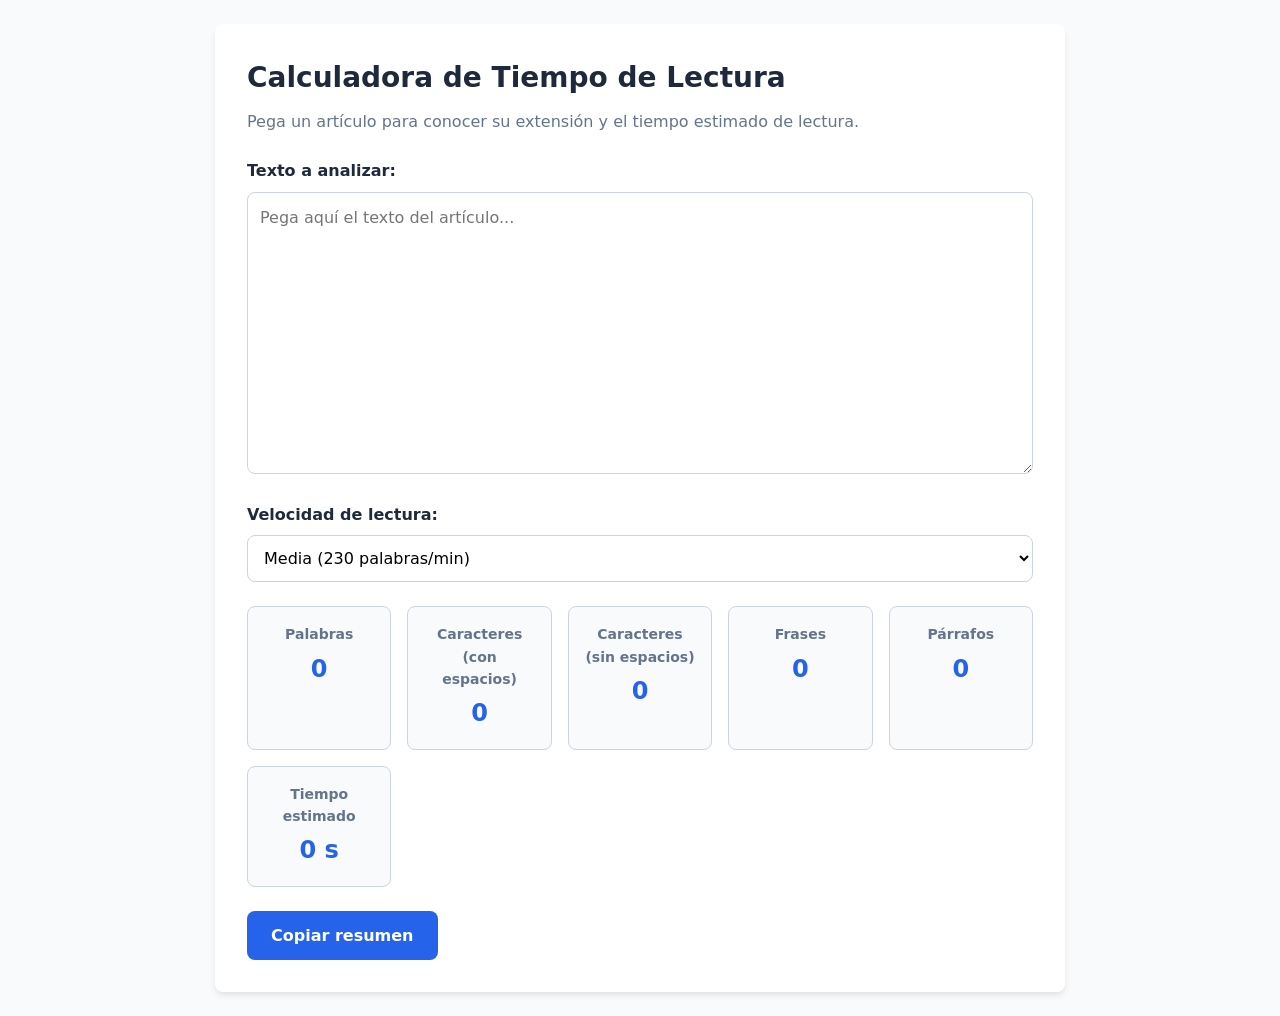
==== herramientas/01-tiempo-lectura/index.html @ 80983b87 "Refactor: Reorganizada estructura de Tarea 1" ====
<!doctype html>
<html lang="es">
  <head>
    <meta charset="UTF-8" />
    <meta name="viewport" content="width=device-width, initial-scale=1.0" />
    <title>Calculadora de Tiempo de Lectura y Métricas</title>
    <!-- Subimos 3 niveles para llegar a css/base.css -->
    <link rel="stylesheet" href="../../css/base.css" />
  </head>
  <body>
    <main class="container">
      <h1>Calculadora de Tiempo de Lectura</h1>
      <p class="subtitle">
        Pega un artículo para conocer su extensión y el tiempo estimado de
        lectura.
      </p>

      <div class="form-group">
        <label for="texto-input">Texto a analizar:</label>
        <textarea
          id="texto-input"
          rows="10"
          placeholder="Pega aquí el texto del artículo..."
        ></textarea>
      </div>

      <div class="form-group">
        <label for="velocidad-select">Velocidad de lectura:</label>
        <select id="velocidad-select">
          <option value="180">Lenta (180 palabras/min)</option>
          <option value="230" selected>Media (230 palabras/min)</option>
          <option value="280">Rápida (280 palabras/min)</option>
        </select>
      </div>

      <section class="results-grid" aria-label="Resultados del análisis">
        <div class="card">
          <h3>Palabras</h3>
          <p id="stat-palabras">0</p>
        </div>
        <div class="card">
          <h3>Caracteres (con espacios)</h3>
          <p id="stat-caracteres-con">0</p>
        </div>
        <div class="card">
          <h3>Caracteres (sin espacios)</h3>
          <p id="stat-caracteres-sin">0</p>
        </div>
        <div class="card">
          <h3>Frases</h3>
          <p id="stat-frases">0</p>
        </div>
        <div class="card">
          <h3>Párrafos</h3>
          <p id="stat-parrafos">0</p>
        </div>
        <div class="card">
          <h3>Tiempo estimado</h3>
          <p id="stat-tiempo">0 s</p>
        </div>
      </section>

      <button type="button" id="btn-copiar" class="btn-primary">
        Copiar resumen
      </button>
      <p id="aviso-copiado" class="aviso-exito hidden" role="status">
        ¡Resumen copiado al portapapeles!
      </p>
    </main>

    <script src="./js/script.js"></script>
  </body>
</html>
---- css/base.css ----
/* =================================
   RESET CSS - RESETEADO BÁSICO
================================= */

/* Selector universal */
* {
  box-sizing: border-box;
  margin: 0;
  padding: 0;
}

/* Ajustes generales del documento */
html {
  scroll-behavior: smooth;
}

/* Configuración del cuerpo */
body {
  min-height: 100vh;
  line-height: 1.5;
}

/* Imágenes y elementos multimedia */
img,
picture,
video,
canvas,
svg {
  display: block;
  max-width: 100%;
}

/* Formularios */
input,
button,
textarea,
select {
  font: inherit;
}

/* Enlaces */
a {
  text-decoration: none;
  color: inherit;
}

/* Listas */
ul,
ol {
  list-style: none;
}

/* ================================================================
  Variables CSS de colores y tipografía.
  Estilos para:
  Botones.
  Campos de formulario.
  Tarjetas de resultado y mensajes de aviso.
  Todas las herramientas la importarán para tener un aspecto común.
=================================================================== */

/* Variables globales de diseño */
:root {
  --color-primario: #2563eb;
  --color-primario-hover: #1d4ed8;
  --color-fondo: #f8fafc;
  --color-superficie: #ffffff;
  --color-texto: #1e293b;
  --color-texto-suave: #64748b;
  --color-borde: #cbd5e1;
  --color-exito: #16a34a;
  --color-exito-fondo: #dcfce7;
  --fuente-principal: system-ui, -apple-system, "Segoe UI", Roboto, sans-serif;
  --radio-borde: 8px;
}

body {
  font-family: var(--fuente-principal);
  background-color: var(--color-fondo);
  color: var(--color-texto);
  line-height: 1.6;
  padding: 1.5rem;
}

.container {
  max-width: 850px;
  margin: 0 auto;
  background-color: var(--color-superficie);
  padding: 2rem;
  border-radius: var(--radio-borde);
  box-shadow: 0 4px 6px -1px rgba(0, 0, 0, 0.1);
}

h1 {
  font-size: 1.75rem;
  margin-bottom: 0.5rem;
}

.subtitle {
  color: var(--color-texto-suave);
  margin-bottom: 1.5rem;
}

/* Formularios */
.form-group {
  margin-bottom: 1.25rem;
}

label {
  display: block;
  font-weight: 600;
  margin-bottom: 0.5rem;
}

textarea,
input[type="text"],
input[type="url"],
select {
  width: 100%;
  padding: 0.75rem;
  border: 1px solid var(--color-borde);
  border-radius: var(--radio-borde);
  font-family: inherit;
  font-size: 1rem;
  background-color: #fff;
}

textarea:focus,
input:focus,
select:focus {
  outline: none;
  border-color: var(--color-primario);
}

/* Botones */
.btn-primary {
  background-color: var(--color-primario);
  color: #ffffff;
  border: none;
  padding: 0.75rem 1.5rem;
  font-size: 1rem;
  font-weight: 600;
  border-radius: var(--radio-borde);
  cursor: pointer;
  transition: background-color 0.2s;
}

.btn-primary:hover {
  background-color: var(--color-primario-hover);
}

/* Tarjetas de resultados */
.results-grid {
  display: grid;
  grid-template-columns: repeat(auto-fit, minmax(140px, 1fr));
  gap: 1rem;
  margin: 1.5rem 0;
}

.card {
  background-color: var(--color-fondo);
  padding: 1rem;
  border-radius: var(--radio-borde);
  border: 1px solid var(--color-borde);
  text-align: center;
}

.card h3 {
  font-size: 0.875rem;
  color: var(--color-texto-suave);
  margin-bottom: 0.25rem;
}

.card p {
  font-size: 1.5rem;
  font-weight: 700;
  color: var(--color-primario);
}

/* Mensajes de aviso */
.aviso-exito {
  margin-top: 1rem;
  padding: 0.75rem 1rem;
  background-color: var(--color-exito-fondo);
  color: var(--color-exito);
  border-radius: var(--radio-borde);
  font-weight: 600;
}

.hidden {
  display: none;
}

/* Adaptación a móvil */
@media (max-width: 600px) {
  body {
    padding: 0.75rem;
  }
  .container {
    padding: 1.25rem;
  }
}
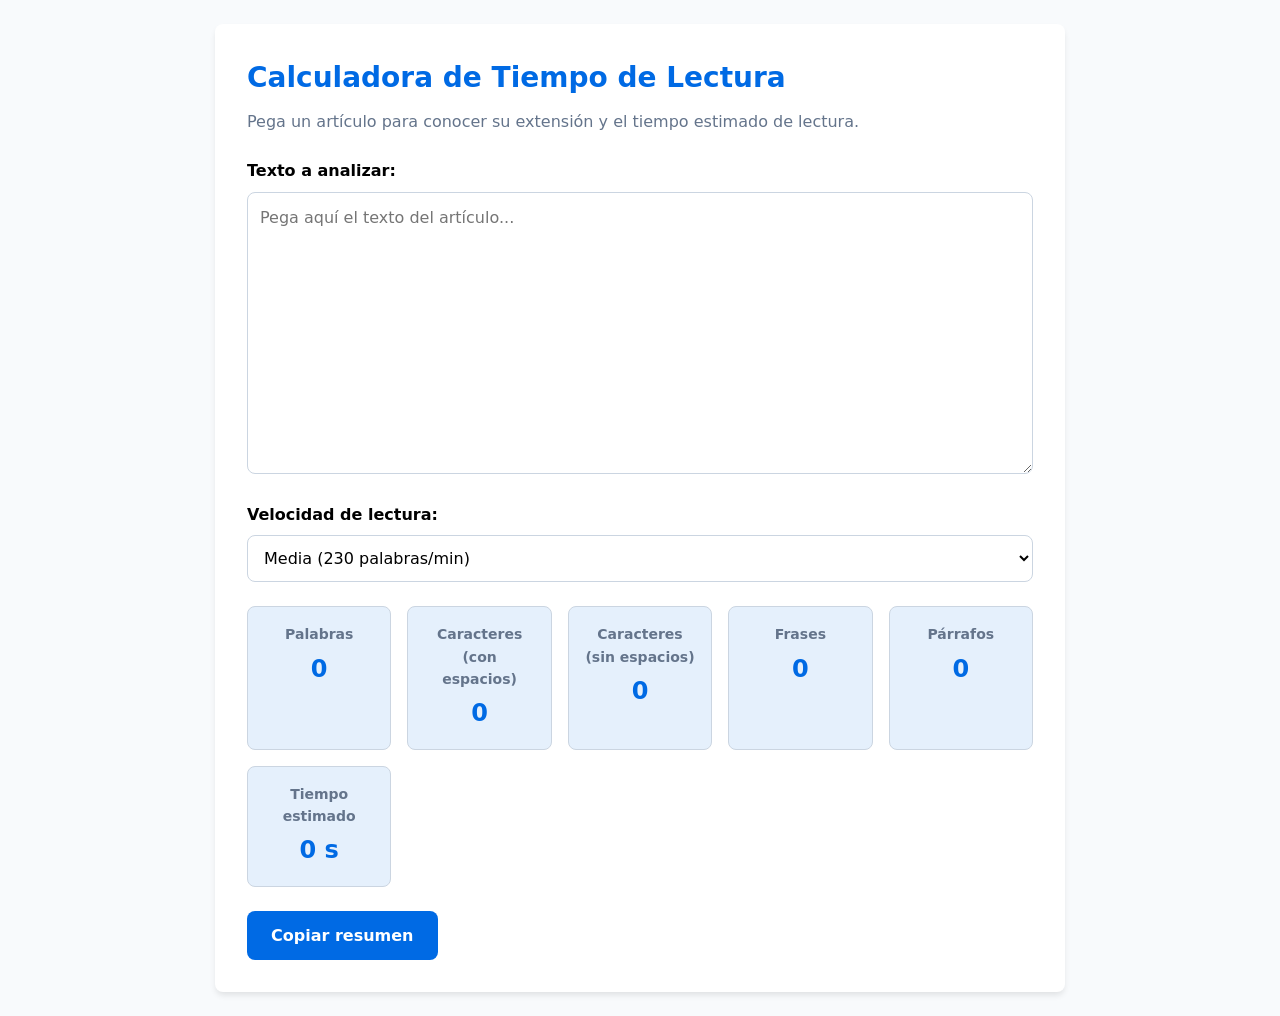
==== commit 47f4b47f: "Tarea 1:  inclusión de la etiqueta meta="description", inclusión de favicon. Actualización de los co" ====
--- a/herramientas/01-tiempo-lectura/index.html
+++ b/herramientas/01-tiempo-lectura/index.html
@@ -3,8 +3,25 @@
   <head>
     <meta charset="UTF-8" />
     <meta name="viewport" content="width=device-width, initial-scale=1.0" />
+    <meta
+      name="description"
+      content="Calculadora de tiempo de lectura y métricas de texto. Obtén estadísticas sobre palabras, caracteres, frases, párrafos y tiempo estimado de lectura."
+    />
+    <!-- Enlace para los favicons -->
+    <link
+      rel="icon"
+      type="image/png"
+      sizes="16x16"
+      href="../../img/03-favicon-16x16.png"
+    />
+    <link
+      rel="icon"
+      type="image/png"
+      sizes="32x32"
+      href="../../img/03-favicon-32x32.png"
+    />
     <title>Calculadora de Tiempo de Lectura y Métricas</title>
-    <!-- Subimos 3 niveles para llegar a css/base.css -->
+    <!-- Enlace al CSS base compartido -->
     <link rel="stylesheet" href="../../css/base.css" />
   </head>
   <body>
@@ -16,9 +33,9 @@
       </p>
 
       <div class="form-group">
-        <label for="texto-input">Texto a analizar:</label>
+        <label for="texto-usuario">Texto a analizar:</label>
         <textarea
-          id="texto-input"
+          id="texto-usuario"
           rows="10"
           placeholder="Pega aquí el texto del artículo..."
         ></textarea>
@@ -32,7 +49,7 @@
           <option value="280">Rápida (280 palabras/min)</option>
         </select>
       </div>
-
+      <!-- Sección de resultados -->
       <section class="results-grid" aria-label="Resultados del análisis">
         <div class="card">
           <h3>Palabras</h3>
@@ -60,12 +77,12 @@
         </div>
       </section>
 
+      <p id="aviso-copiado" class="aviso-exito hidden" role="status">
+        ¡Copiado!
+      </p>
       <button type="button" id="btn-copiar" class="btn-primary">
         Copiar resumen
       </button>
-      <p id="aviso-copiado" class="aviso-exito hidden" role="status">
-        ¡Resumen copiado al portapapeles!
-      </p>
     </main>
 
     <script src="./js/script.js"></script>
--- a/css/base.css
+++ b/css/base.css
@@ -50,26 +50,34 @@
   list-style: none;
 }
 
-/* ================================================================
-  Variables CSS de colores y tipografía.
-  Estilos para:
-  Botones.
-  Campos de formulario.
-  Tarjetas de resultado y mensajes de aviso.
-  Todas las herramientas la importarán para tener un aspecto común.
-=================================================================== */
-
-/* Variables globales de diseño */
+/* =================================================================================================
+   VARIABLES CSS - IDENTIDAD VISUAL GRUPO ASPASIA
+   (Extraido de la página del grupoaspacia y combinando web principal y páginas de captación/cursos)
+=================================================================================================== */
+
 :root {
-  --color-primario: #2563eb;
-  --color-primario-hover: #1d4ed8;
-  --color-fondo: #f8fafc;
-  --color-superficie: #ffffff;
-  --color-texto: #1e293b;
-  --color-texto-suave: #64748b;
-  --color-borde: #cbd5e1;
-  --color-exito: #16a34a;
+  /* Colores de Marca y Azules */
+  --color-primario: #006ae4; /* Azul corporativo principal */
+  --color-primario-hover: #0055b6; /* Azul oscuro para hovers */
+  --color-secundario-bg: #e5f0fc; /* Azul pastel muy suave para tarjetas/fondos */
+
+  /* Botones de Llamada a la Acción (CTA estilo landing de cursos) */
+  --color-cta: #e9c40c; /* Amarillo vibrante CTA */
+  --color-cta-hover: #d2af07; /* Tono un poco más oscuro para hover de CTA */
+
+  /* Superficies y Textos */
+  --color-fondo: #f8fafc; /* Fondo general limpio */
+  --color-superficie: #ffffff; /* Blanco puro para contenedores */
+  --color-texto: #000000; /* Negro corporativo principal */
+  --color-texto-suave: #64748b; /* Gris secundario para subtítulos */
+  --color-borde: #cbd5e1; /* Gris claro para bordes y campos */
+
+  /* Estados (Éxito y Alerta corporativos) */
+  --color-exito: #1f804d; /* Verde de éxito */
   --color-exito-fondo: #dcfce7;
+  --color-alerta: #c63b38; /* Rojo de aviso / error */
+
+  /* Tipografía y Radios */
   --fuente-principal: system-ui, -apple-system, "Segoe UI", Roboto, sans-serif;
   --radio-borde: 8px;
 }
@@ -94,6 +102,7 @@
 h1 {
   font-size: 1.75rem;
   margin-bottom: 0.5rem;
+  color: var(--color-primario);
 }
 
 .subtitle {
@@ -132,7 +141,7 @@
   border-color: var(--color-primario);
 }
 
-/* Botones */
+/* Botones Principales y CTA de Cursos */
 .btn-primary {
   background-color: var(--color-primario);
   color: #ffffff;
@@ -149,6 +158,23 @@
   background-color: var(--color-primario-hover);
 }
 
+/* Botón de llamada a la acción secundario/destacado */
+.btn-cta {
+  background-color: var(--color-cta);
+  color: #000000;
+  border: none;
+  padding: 0.75rem 1.5rem;
+  font-size: 1rem;
+  font-weight: 700;
+  border-radius: var(--radio-borde);
+  cursor: pointer;
+  transition: background-color 0.2s;
+}
+
+.btn-cta:hover {
+  background-color: var(--color-cta-hover);
+}
+
 /* Tarjetas de resultados */
 .results-grid {
   display: grid;
@@ -158,7 +184,7 @@
 }
 
 .card {
-  background-color: var(--color-fondo);
+  background-color: var(--color-secundario-bg);
   padding: 1rem;
   border-radius: var(--radio-borde);
   border: 1px solid var(--color-borde);
@@ -180,6 +206,7 @@
 /* Mensajes de aviso */
 .aviso-exito {
   margin-top: 1rem;
+  margin-bottom: 1rem;
   padding: 0.75rem 1rem;
   background-color: var(--color-exito-fondo);
   color: var(--color-exito);
